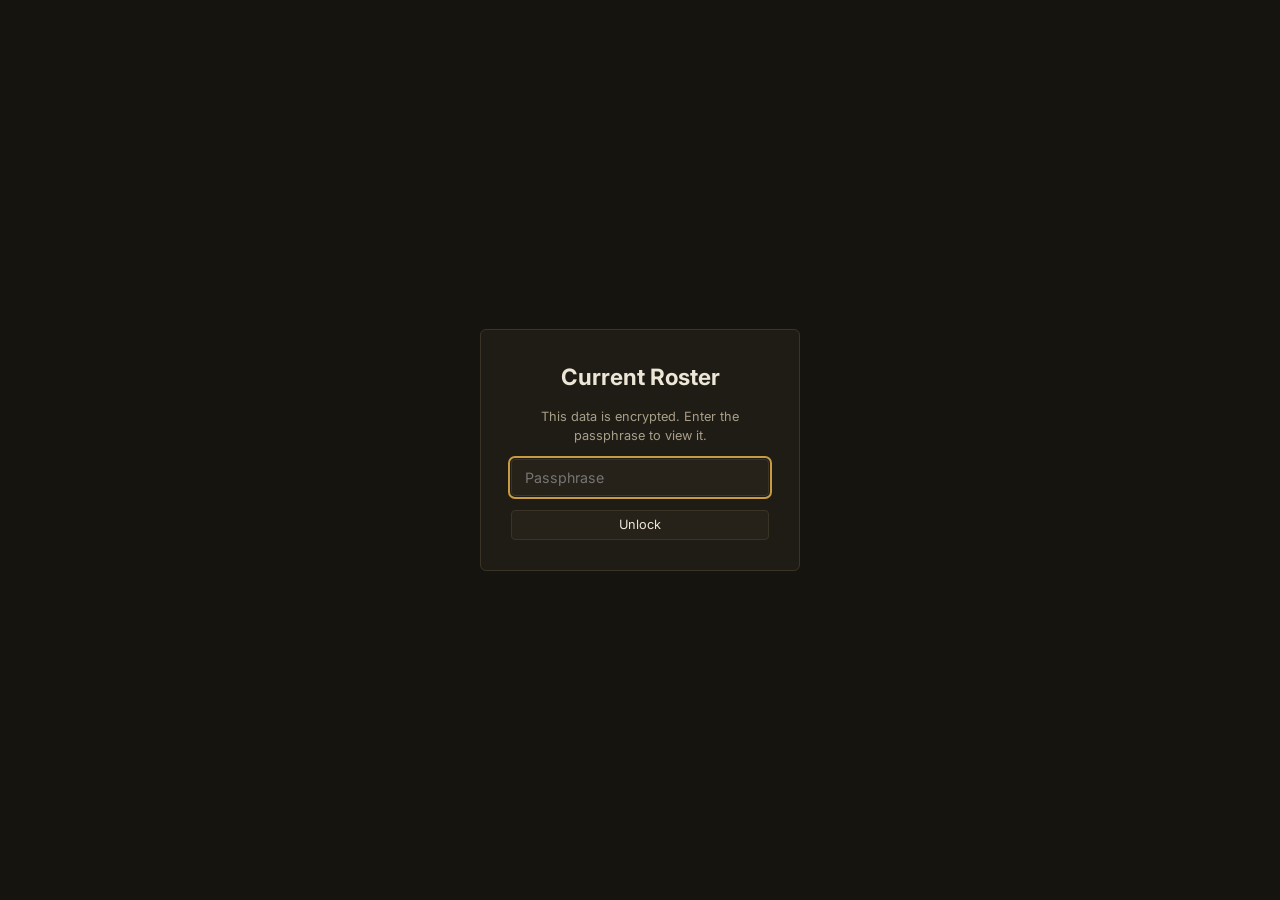
==== index.html @ befe3955 "Encrypt data.json (AES-256-GCM via Web Crypto) so the raw file is unreadable without the passphrase," ====
<!doctype html>
<html lang="en">
<head>
<meta charset="utf-8" />
<meta name="viewport" content="width=device-width, initial-scale=1" />
<title>Current Roster</title>
<link rel="preconnect" href="https://fonts.googleapis.com">
<link rel="preconnect" href="https://fonts.gstatic.com" crossorigin>
<link href="https://fonts.googleapis.com/css2?family=Inter:wght@400;500;600;700;800&display=swap" rel="stylesheet">
<link rel="stylesheet" href="style.css?v=BUILD_VERSION" />
</head>
<body>

<div id="lock-screen" class="lock-screen" hidden>
  <form id="lock-form" class="lock-form">
    <h1 class="lock-title">Current Roster</h1>
    <p class="lock-sub">This data is encrypted. Enter the passphrase to view it.</p>
    <input id="lock-input" type="password" autocomplete="current-password" placeholder="Passphrase" />
    <button type="submit" class="page-btn lock-submit">Unlock</button>
    <p id="lock-error" class="lock-error" hidden>Incorrect passphrase. Try again.</p>
  </form>
</div>

<header class="topbar">
  <div class="topbar-inner">
    <div class="brand">
      <h1>Current Roster</h1>
    </div>
    <button id="refresh-btn" class="refresh-btn" type="button">
      <span class="refresh-icon">&#x21bb;</span> Refresh
    </button>
  </div>
</header>

<main class="page">

  <div class="page-toolbar">
    <div id="page-controls" class="page-controls" hidden>
      <button id="page-prev" class="page-btn" type="button">&larr; Prev</button>
      <span id="page-indicator" class="page-indicator"></span>
      <button id="page-next" class="page-btn" type="button">Next &rarr;</button>
    </div>
    <button id="warband-btn" class="page-btn" type="button" hidden>Warband Bank</button>
    <button id="allitems-btn" class="page-btn" type="button" hidden>All Items</button>
  </div>

  <div class="table-scroll">
    <table id="roster-table" class="roster-table">
      <thead id="roster-thead"></thead>
      <tbody id="roster-tbody"></tbody>
    </table>
  </div>

  <section id="warband-panel" class="detail-panel" hidden>
    <div class="detail-panel-inner">
      <button id="warband-close" class="detail-close" aria-label="Close">&times;</button>
      <h2>Warband Bank</h2>
      <ul id="warband-list" class="gear-list"></ul>
    </div>
  </section>

  <section id="allitems-panel" class="detail-panel" hidden>
    <div class="detail-panel-inner">
      <button id="allitems-close" class="detail-close" aria-label="Close">&times;</button>
      <h2>All Items (bags + warband bank)</h2>
      <p class="detail-meta">Hover the count on any item to see which characters (or the warband bank) it's coming from.</p>
      <ul id="allitems-list" class="gear-list"></ul>
    </div>
  </section>

  <section id="detail-panel" class="detail-panel" hidden>
    <div class="detail-panel-inner">
      <button id="detail-close" class="detail-close" aria-label="Close">&times;</button>
      <h2 id="detail-name"></h2>
      <p id="detail-meta" class="detail-meta"></p>

      <section class="detail-block">
        <h3>Equipped gear</h3>
        <ul id="detail-equipped" class="gear-list"></ul>
      </section>

      <section class="detail-block">
        <h3>Bag &amp; bank items</h3>
        <ul id="detail-bags" class="gear-list"></ul>
      </section>
    </div>
  </section>

  <footer class="page-footer">
    <p id="generated-at">—</p>
    <p id="reset-countdown">—</p>
    <p class="footer-note">Data refreshes automatically on a schedule via GitHub Actions. Season/crest currency IDs are hand-pinned to the current patch and may need updating after a new one.</p>
  </footer>

</main>

<script>
  var wowhead_tooltips = { colorlinks: true, iconizelinks: false, renamelinks: false };
</script>
<script src="https://wow.zamimg.com/widgets/power.js"></script>
<script src="app.js?v=BUILD_VERSION"></script>
</body>
</html>
---- style.css ----
:root {
  --bg: #16140f;
  --panel: #1f1c15;
  --panel-2: #262219;
  --row-alt: #1a1710;
  --line: #3a3427;
  --ink: #ece6d6;
  --ink-dim: #a89f89;
  --ink-faint: #6b6350;
  --gold: #c99a44;
  --gold-2: #e8c374;

  --boss-dead: #6ab04c;
  --boss-unknown: #35311f;

  --sans: "Inter", -apple-system, BlinkMacSystemFont, "Segoe UI", sans-serif;
}

* { box-sizing: border-box; }

@media (prefers-reduced-motion: reduce) {
  * { transition: none !important; animation: none !important; }
}

html, body {
  margin: 0;
  background: var(--bg);
  color: var(--ink);
  font-family: var(--sans);
  font-size: 15px;
  line-height: 1.5;
}

a { color: var(--gold-2); }

body.is-locked > *:not(#lock-screen) { display: none; }

.lock-screen {
  position: fixed;
  inset: 0;
  display: flex;
  align-items: center;
  justify-content: center;
  background: var(--bg);
  z-index: 100;
}
.lock-form {
  display: flex;
  flex-direction: column;
  gap: 0.9rem;
  width: 100%;
  max-width: 320px;
  padding: 2rem;
  background: var(--panel);
  border: 1px solid var(--line);
  border-radius: 6px;
}
.lock-title {
  font-family: var(--sans);
  font-weight: 700;
  font-size: 1.5rem;
  margin: 0;
  text-align: center;
}
.lock-sub { margin: 0; color: var(--ink-dim); font-size: 0.85rem; text-align: center; }
#lock-input {
  background: var(--panel-2);
  border: 1px solid var(--line);
  color: var(--ink);
  padding: 0.6rem 0.85rem;
  border-radius: 4px;
  font-family: var(--sans);
  font-size: 0.95rem;
}
#lock-input:focus-visible { outline: 2px solid var(--gold); outline-offset: 1px; }
.lock-submit { align-self: stretch; text-align: center; }
.lock-error { color: #ff6b5c; font-size: 0.85rem; text-align: center; margin: 0; }

/* ---------- Topbar ---------- */

.topbar {
  border-bottom: 1px solid var(--line);
  background: linear-gradient(180deg, #1c1911 0%, var(--bg) 100%);
}

.topbar-inner {
  max-width: 2000px;
  margin: 0 auto;
  padding: 2rem 1.5rem 1.75rem;
  display: flex;
  flex-wrap: wrap;
  gap: 1.5rem;
  align-items: flex-end;
  justify-content: space-between;
}

.brand h1 {
  font-family: var(--sans);
  font-weight: 700;
  font-size: 2.1rem;
  margin: 0;
  color: var(--ink);
  letter-spacing: -0.01em;
}

.refresh-btn {
  display: flex;
  align-items: center;
  gap: 0.4rem;
  background: var(--panel-2);
  border: 1px solid var(--line);
  color: var(--ink-dim);
  padding: 0.5rem 0.9rem;
  border-radius: 4px;
  font-family: var(--sans);
  font-size: 0.85rem;
  cursor: pointer;
  align-self: flex-end;
}
.refresh-btn:hover { border-color: var(--gold); color: var(--ink); }
.refresh-btn:focus-visible { outline: 2px solid var(--gold); outline-offset: 1px; }
.refresh-btn:disabled { cursor: default; opacity: 0.7; }
.refresh-icon { display: inline-block; }
.refresh-btn.is-refreshing .refresh-icon { animation: refresh-spin 0.8s linear infinite; }
@keyframes refresh-spin {
  from { transform: rotate(0deg); }
  to { transform: rotate(360deg); }
}

/* ---------- Page ---------- */

.page {
  max-width: 2000px;
  margin: 0 auto;
  padding: 1.75rem 1.5rem 4rem;
}

/* ---------- Roster table ---------- */

.page-toolbar {
  display: flex;
  align-items: center;
  justify-content: space-between;
  gap: 1rem;
  margin-bottom: 0.85rem;
}
.page-controls {
  display: flex;
  align-items: center;
  gap: 1rem;
}
.page-btn {
  background: var(--panel-2);
  border: 1px solid var(--line);
  color: var(--ink);
  padding: 0.45rem 0.85rem;
  border-radius: 4px;
  font-family: var(--sans);
  font-size: 0.85rem;
  cursor: pointer;
}
.page-btn:hover:not(:disabled) { border-color: var(--gold); color: var(--gold-2); }
.page-btn:disabled { opacity: 0.4; cursor: default; }
.page-btn:focus-visible { outline: 2px solid var(--gold); outline-offset: 1px; }
.page-indicator { color: var(--ink-dim); font-size: 0.85rem; }

.table-scroll {
  overflow-x: auto;
  border: 1px solid var(--line);
  border-radius: 6px;
  background: var(--panel);
  padding-bottom: 14px; /* keeps the native scrollbar from overlapping the last row */
  width: fit-content;
  max-width: 100%; /* falls back to horizontal scroll rather than overflow the viewport */
}

.roster-table {
  border-collapse: collapse;
  table-layout: fixed;
}

.roster-table th, .roster-table td {
  padding: 0.45rem 0.9rem;
  text-align: center;
  white-space: nowrap;
  font-size: 0.86rem;
  border-bottom: 1px solid var(--line);
}

.roster-table tbody tr:nth-child(odd) { background: var(--row-alt); }

.row-label {
  position: sticky;
  left: 0;
  background: var(--panel-2);
  color: var(--ink-dim);
  font-size: 0.8rem;
  z-index: 1;
  border-right: 1px solid var(--line);
  text-align: left;
  width: 240px;
}
.row-label-sub { padding-left: 1.6rem; font-style: italic; }

.row-character th { border-bottom: 1px solid var(--line); background: var(--panel-2); }
.row-character .row-label { background: var(--panel-2); }

.char-col {
  cursor: pointer;
  padding-top: 0.65rem;
  padding-bottom: 0.65rem;
  width: 150px;
}
.char-col:hover { background: #2c2718; }
.char-col:focus-visible { outline: 2px solid var(--gold); outline-offset: -2px; }
.char-col-name { font-family: var(--sans); font-weight: 600; font-size: 1rem; display: block; text-align: center; }

.section-row .section-label {
  color: var(--gold-2);
  font-family: var(--sans);
  font-weight: 600;
  font-size: 0.88rem;
  padding-top: 0.55rem;
  padding-bottom: 0.55rem;
  border-top: 1px solid var(--line);
  background: #241f14;
}
.section-row .section-fill {
  background: #241f14;
  border-top: 1px solid var(--line);
  padding: 0;
}

.cell-dim { color: var(--ink-faint); }
.cell-strong { font-weight: 700; font-variant-numeric: tabular-nums; }
.cell-rating { color: var(--gold-2); font-variant-numeric: tabular-nums; }
.cell-currency { font-variant-numeric: tabular-nums; }
.cell-currency-tooltip { position: relative; }
.cell-currency .wh-item-link { color: var(--gold-2); }
.cell-keystone { color: var(--ink); }
.keystone-level { color: var(--gold-2); font-weight: 700; margin-right: 0.3rem; }

.cell-profession { color: var(--ink); }
.profession-skill { color: var(--ink-faint); font-variant-numeric: tabular-nums; font-size: 0.8rem; }

.vault-row {
  display: flex;
  justify-content: space-evenly;
  align-items: center;
}
.vault-slot {
  display: inline-block;
  min-width: 1.5rem;
  text-align: center;
  padding: 0.05rem 0.35rem;
  border-radius: 3px;
  font-variant-numeric: tabular-nums;
  font-size: 0.8rem;
}
.vault-met { background: #2f4a2a; color: #a7e39a; }
.vault-met-full { background: #23425c; color: #9fd4ff; }
.vault-empty { color: var(--ink-faint); }
.vault-cell-low { background: rgba(192, 57, 43, 0.22); }
.vault-cell-low .vault-empty { color: #e8a49c; }

.cell-dungeon { font-variant-numeric: tabular-nums; }
.dungeon-level {
  color: var(--gold-2);
  font-weight: 700;
  margin-right: 0.5rem;
}
.dungeon-score { color: var(--ink-faint); font-size: 0.8rem; }

.boss-row { display: flex; gap: 3px; justify-content: center; }
.boss-square {
  position: relative;
  width: 14px;
  height: 14px;
  border-radius: 2px;
  display: inline-block;
}
.boss-dead { background: var(--boss-dead); }
.boss-alive { background: var(--boss-unknown); border: 1px solid var(--line); }
.boss-unknown { background: var(--boss-unknown); border: 1px solid var(--line); }

.boss-square[data-tooltip]:hover::after {
  content: attr(data-tooltip);
  position: absolute;
  top: 130%;
  left: 50%;
  transform: translateX(-50%);
  background: #0d0b07;
  color: var(--ink);
  border: 1px solid var(--line);
  padding: 0.3rem 0.55rem;
  border-radius: 4px;
  font-size: 0.75rem;
  white-space: nowrap;
  z-index: 20;
  pointer-events: none;
  box-shadow: 0 2px 10px rgba(0, 0, 0, 0.5);
}
.boss-square[data-tooltip]:hover::before {
  content: "";
  position: absolute;
  top: 108%;
  left: 50%;
  transform: translateX(-50%);
  border: 5px solid transparent;
  border-bottom-color: var(--line);
  z-index: 20;
  pointer-events: none;
}

/* ---------- Detail panel ---------- */

.detail-panel {
  margin-top: 1.5rem;
  background: var(--panel);
  border: 1px solid var(--line);
  border-radius: 6px;
  padding: 1.5rem;
  position: relative;
}
.detail-close {
  position: absolute;
  top: 0.85rem;
  right: 0.95rem;
  background: none;
  border: none;
  color: var(--ink-dim);
  font-size: 1.4rem;
  line-height: 1;
  cursor: pointer;
}
.detail-close:hover { color: var(--ink); }

#detail-name {
  font-family: var(--sans);
  font-size: 1.5rem;
  margin: 0 0 0.2rem;
}
.detail-meta { margin: 0 0 1.25rem; color: var(--ink-dim); font-size: 0.88rem; }

.detail-block h3 {
  font-family: var(--sans);
  font-size: 1rem;
  font-weight: 600;
  margin: 0 0 0.6rem;
  color: var(--gold-2);
}
.detail-block h4 {
  font-size: 0.82rem;
  font-weight: 600;
  margin: 0 0 0.35rem;
  color: var(--ink-dim);
}

.gear-list, .currency-list { list-style: none; margin: 0 0 0.9rem; padding: 0; max-width: 640px; }

.warband-category-header {
  font-family: var(--sans);
  font-weight: 700;
  font-size: 0.85rem;
  color: var(--gold-2);
  text-transform: uppercase;
  letter-spacing: 0.04em;
  padding: 0.9rem 0 0.35rem;
  border-bottom: 1px solid var(--line);
  margin-bottom: 0.35rem;
}
.warband-category-header:first-child { padding-top: 0; }
.warband-category-count { color: var(--ink-dim); font-weight: 400; text-transform: none; letter-spacing: normal; }

.gear-row {
  display: flex;
  align-items: flex-start;
  gap: 0.6rem;
  padding: 0.4rem 0.5rem 0.4rem 0.6rem;
  border-left: 3px solid var(--line);
  font-size: 0.87rem;
  margin-bottom: 3px;
  background: var(--panel-2);
  border-radius: 0 4px 4px 0;
}

.wh-item-link {
  color: inherit;
  text-decoration: none;
}
.wh-item-link:hover { text-decoration: underline; }
.wh-item-link.item-name-link { color: var(--ink); }
.wh-item-link.item-name-link:hover { color: var(--gold-2); }
.wh-item-link.gem-link { color: var(--ink-dim); }
.item-gems { color: var(--ink-dim); }

.gear-row-main { flex: 1; min-width: 0; }

.gear-row-top {
  display: flex;
  align-items: baseline;
  gap: 0.6rem;
}
.gear-row-top .slot { color: var(--ink-dim); flex-shrink: 0; width: 5.5rem; font-size: 0.78rem; }
.gear-row-top .item-name { flex: 1; min-width: 0; overflow-wrap: break-word; }
.gear-row-top .item-ilvl { color: var(--gold-2); flex-shrink: 0; font-variant-numeric: tabular-nums; font-weight: 600; position: relative; }
.item-count-breakdown {
  color: var(--gold-2);
  flex-shrink: 0;
  font-variant-numeric: tabular-nums;
  font-weight: 600;
  position: relative;
}

.item-tier-badge {
  display: inline-block;
  margin-left: 0.4rem;
  width: 1rem;
  height: 1rem;
  line-height: 1rem;
  text-align: center;
  font-size: 0.65rem;
  font-weight: 700;
  border-radius: 3px;
  background: var(--gold);
  color: #1a1710;
  cursor: default;
  position: relative;
}

.gear-row-meta { display: flex; gap: 0.6rem; margin-top: 0.15rem; }
.item-upgrade {
  font-size: 0.76rem;
  color: var(--gold-2);
  background: rgba(201, 154, 68, 0.12);
  border-radius: 3px;
  padding: 0.05rem 0.35rem;
}
.item-crafted {
  font-size: 0.76rem;
  color: #7fd0e0;
  background: rgba(127, 208, 224, 0.1);
  border-radius: 3px;
  padding: 0.05rem 0.35rem;
}

.item-subline {
  font-size: 0.78rem;
  color: var(--ink-dim);
  margin-top: 0.2rem;
}
.item-enchant { color: #9fd67a; }
.item-gems { display: flex; flex-wrap: wrap; align-items: center; gap: 0.3rem; }

/* generic instant tooltip, same pattern as boss squares */
[data-tooltip]:hover::after {
  content: attr(data-tooltip);
  position: absolute;
  top: 130%;
  left: 50%;
  transform: translateX(-50%);
  background: #0d0b07;
  color: var(--ink);
  border: 1px solid var(--line);
  padding: 0.3rem 0.55rem;
  border-radius: 4px;
  font-size: 0.75rem;
  white-space: nowrap;
  z-index: 20;
  pointer-events: none;
  box-shadow: 0 2px 10px rgba(0, 0, 0, 0.5);
}

.empty-msg { color: var(--ink-dim); font-size: 0.85rem; font-style: italic; }

/* ---------- Footer ---------- */

.page-footer {
  margin-top: 2.5rem;
  padding-top: 1.25rem;
  border-top: 1px solid var(--line);
  color: var(--ink-dim);
  font-size: 0.8rem;
}
.page-footer p { margin: 0.25rem 0; }
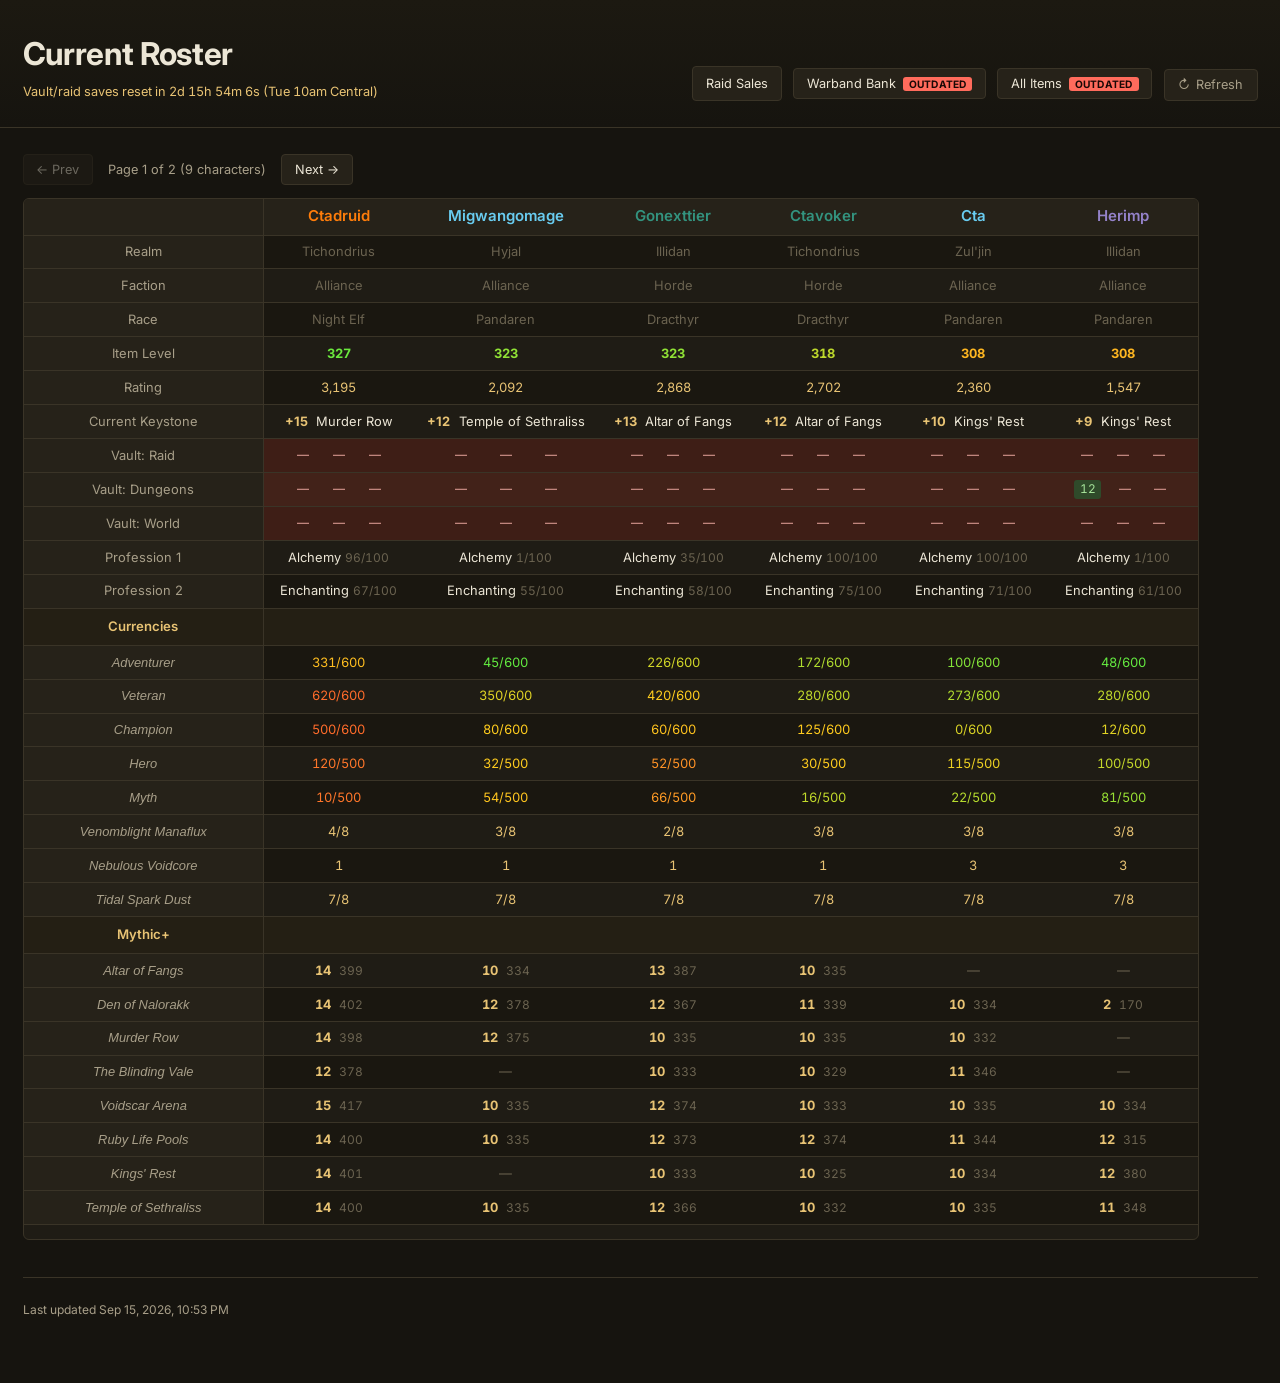
==== commit 92d455b1: "Simplify roster page footer: remove the dev-notes line (GitHub Actions scheduling, hand-pinned seaso" ====
--- a/index.html
+++ b/index.html
@@ -25,10 +25,16 @@
   <div class="topbar-inner">
     <div class="brand">
       <h1>Current Roster</h1>
+      <p id="reset-countdown" class="reset-countdown-top">—</p>
     </div>
-    <button id="refresh-btn" class="refresh-btn" type="button">
-      <span class="refresh-icon">&#x21bb;</span> Refresh
-    </button>
+    <div class="topbar-actions">
+      <a href="raids.html?v=BUILD_VERSION" class="page-btn raids-nav-link">Raid Sales</a>
+      <button id="warband-btn" class="page-btn" type="button">Warband Bank<span id="warband-outdated-badge" class="outdated-badge" hidden>outdated</span></button>
+      <button id="allitems-btn" class="page-btn" type="button">All Items<span id="allitems-outdated-badge" class="outdated-badge" hidden>outdated</span></button>
+      <button id="refresh-btn" class="refresh-btn" type="button">
+        <span class="refresh-icon">&#x21bb;</span> Refresh
+      </button>
+    </div>
   </div>
 </header>
 
@@ -40,8 +46,6 @@
       <span id="page-indicator" class="page-indicator"></span>
       <button id="page-next" class="page-btn" type="button">Next &rarr;</button>
     </div>
-    <button id="warband-btn" class="page-btn" type="button" hidden>Warband Bank</button>
-    <button id="allitems-btn" class="page-btn" type="button" hidden>All Items</button>
   </div>
 
   <div class="table-scroll">
@@ -88,14 +92,12 @@
 
   <footer class="page-footer">
     <p id="generated-at">—</p>
-    <p id="reset-countdown">—</p>
-    <p class="footer-note">Data refreshes automatically on a schedule via GitHub Actions. Season/crest currency IDs are hand-pinned to the current patch and may need updating after a new one.</p>
   </footer>
 
 </main>
 
 <script>
-  var wowhead_tooltips = { colorlinks: true, iconizelinks: false, renamelinks: false };
+  var wowhead_tooltips = { colorlinks: true, iconizelinks: true, iconSize: "medium", renamelinks: false };
 </script>
 <script src="https://wow.zamimg.com/widgets/power.js"></script>
 <script src="app.js?v=BUILD_VERSION"></script>
--- a/style.css
+++ b/style.css
@@ -12,6 +12,8 @@
 
   --boss-dead: #6ab04c;
   --boss-unknown: #35311f;
+  --red: #ff6b5c;
+  --red-light: #ff8a7a;
 
   --sans: "Inter", -apple-system, BlinkMacSystemFont, "Segoe UI", sans-serif;
 }
@@ -38,12 +40,18 @@
 .lock-screen {
   position: fixed;
   inset: 0;
-  display: flex;
   align-items: center;
   justify-content: center;
   background: var(--bg);
   z-index: 100;
 }
+/* Explicitly tie the flex layout to the ABSENCE of [hidden] rather than
+   relying on [hidden]'s cascade priority alone -- a plain unconditional
+   `display: flex` here could otherwise win against [hidden] in some
+   browsers, making the lock screen visible (with its form unwired, since
+   JS hasn't run yet) before any click handler is attached -- exactly the
+   "Unlock does a real page reload" bug this caused. */
+.lock-screen:not([hidden]) { display: flex; }
 .lock-form {
   display: flex;
   flex-direction: column;
@@ -74,7 +82,7 @@
 }
 #lock-input:focus-visible { outline: 2px solid var(--gold); outline-offset: 1px; }
 .lock-submit { align-self: stretch; text-align: center; }
-.lock-error { color: #ff6b5c; font-size: 0.85rem; text-align: center; margin: 0; }
+.lock-error { color: var(--red); font-size: 0.85rem; text-align: center; margin: 0; }
 
 /* ---------- Topbar ---------- */
 
@@ -92,6 +100,12 @@
   gap: 1.5rem;
   align-items: flex-end;
   justify-content: space-between;
+}
+.topbar-actions {
+  display: flex;
+  align-items: center;
+  gap: 0.75rem;
+  flex-wrap: wrap;
 }
 
 .brand h1 {
@@ -101,6 +115,12 @@
   margin: 0;
   color: var(--ink);
   letter-spacing: -0.01em;
+}
+.reset-countdown-top {
+  margin: 0.3rem 0 0;
+  color: var(--gold-2);
+  font-size: 0.85rem;
+  font-variant-numeric: tabular-nums;
 }
 
 .refresh-btn {
@@ -162,6 +182,18 @@
 .page-btn:hover:not(:disabled) { border-color: var(--gold); color: var(--gold-2); }
 .page-btn:disabled { opacity: 0.4; cursor: default; }
 .page-btn:focus-visible { outline: 2px solid var(--gold); outline-offset: 1px; }
+.outdated-badge {
+  display: inline-block;
+  margin-left: 0.45rem;
+  padding: 0.05rem 0.4rem;
+  border-radius: 3px;
+  background: var(--red);
+  color: #1a0805;
+  font-size: 0.68rem;
+  font-weight: 700;
+  text-transform: uppercase;
+  letter-spacing: 0.02em;
+}
 .page-indicator { color: var(--ink-dim); font-size: 0.85rem; }
 
 .table-scroll {
@@ -410,6 +442,7 @@
   font-variant-numeric: tabular-nums;
   font-weight: 600;
   position: relative;
+  border-bottom: 1px dotted var(--ink-dim); /* hints there's a hover tooltip here (source breakdown), separate from the item name's own Wowhead tooltip */
 }
 
 .item-tier-badge {
@@ -448,7 +481,9 @@
   font-size: 0.78rem;
   color: var(--ink-dim);
   margin-top: 0.2rem;
-}
+  margin-left: 5.5rem; /* aligns under the item icon/name, not the slot label -- matches .slot's width */
+}
+.item-subline-flush { margin-left: 0; }
 .item-enchant { color: #9fd67a; }
 .item-gems { display: flex; flex-wrap: wrap; align-items: center; gap: 0.3rem; }
 
@@ -483,3 +518,205 @@
   font-size: 0.8rem;
 }
 .page-footer p { margin: 0.25rem 0; }
+
+/* ---------- Raid sales calendar page ---------- */
+
+.raids-nav-link { text-decoration: none; }
+
+.raids-summary {
+  margin-bottom: 1rem;
+  color: var(--ink-dim);
+  font-size: 0.9rem;
+}
+
+.raids-sync-notice {
+  margin-bottom: 1rem;
+  padding: 0.75rem 1rem;
+  background: rgba(201, 154, 68, 0.15);
+  border: 1px solid var(--gold);
+  border-radius: 6px;
+  color: var(--gold-2);
+  font-size: 0.85rem;
+  font-weight: 600;
+}
+
+.raids-add-block { margin-bottom: 1.5rem; }
+.raids-add-form {
+  margin-top: 0.75rem;
+  background: var(--panel);
+  border: 1px solid var(--line);
+  border-radius: 6px;
+  padding: 1rem;
+}
+.raids-add-hint {
+  margin: 0 0 0.75rem;
+  color: var(--ink-dim);
+  font-size: 0.82rem;
+}
+.raids-textarea {
+  width: 100%;
+  box-sizing: border-box;
+  background: var(--panel-2);
+  border: 1px solid var(--line);
+  color: var(--ink);
+  padding: 0.6rem 0.75rem;
+  border-radius: 4px;
+  font-family: ui-monospace, "SF Mono", Consolas, monospace;
+  font-size: 0.8rem;
+  resize: vertical;
+}
+.raids-add-actions {
+  margin-top: 0.75rem;
+  display: flex;
+  align-items: center;
+  gap: 1rem;
+}
+.raids-parse-result { color: var(--ink-dim); font-size: 0.85rem; }
+.raids-parse-error { color: var(--red); }
+
+.raids-day-header {
+  font-family: var(--sans);
+  font-weight: 700;
+  font-size: 0.95rem;
+  color: var(--gold-2);
+  padding: 1rem 0 0.5rem;
+  border-bottom: 1px solid var(--line);
+  margin-bottom: 0.6rem;
+}
+.raids-day-header:first-child { padding-top: 0; }
+
+.raids-entry {
+  display: flex;
+  align-items: flex-start;
+  gap: 1rem;
+  padding: 0.7rem 0.9rem;
+  background: var(--panel-2);
+  border-left: 3px solid var(--line);
+  border-radius: 0 4px 4px 0;
+  margin-bottom: 0.5rem;
+}
+.raids-entry-rostered {
+  border-left: 4px solid var(--gold);
+  background: linear-gradient(to right, rgba(201, 154, 68, 0.22), rgba(201, 154, 68, 0.07) 40%, var(--panel-2) 80%);
+}
+.raids-rostered-badge {
+  display: inline-flex;
+  align-items: center;
+  gap: 0.3rem;
+  padding: 0.1rem 0.55rem;
+  border-radius: 3px;
+  background: var(--gold);
+  color: #1a1608;
+  font-size: 0.72rem;
+  font-weight: 800;
+  letter-spacing: 0.03em;
+  text-transform: uppercase;
+}
+.raids-entry-conflict { border-left-color: var(--red); background: #2a1815; }
+.raids-entry-conflict-msg {
+  margin-top: 0.4rem;
+  color: var(--red-light);
+  font-size: 0.78rem;
+  font-weight: 600;
+}
+.raids-summary-has-conflicts { color: var(--red-light); }
+
+.raids-entry-time {
+  flex-shrink: 0;
+  width: 6rem;
+  color: var(--ink-dim);
+  font-variant-numeric: tabular-nums;
+  font-size: 0.85rem;
+  padding-top: 0.15rem;
+}
+
+.raids-entry-main { flex: 1; min-width: 0; }
+.raids-entry-top {
+  display: flex;
+  flex-wrap: wrap;
+  align-items: center;
+  gap: 0.5rem;
+}
+.raids-entry-title { font-weight: 600; }
+
+.raids-badge {
+  display: inline-block;
+  padding: 0.05rem 0.45rem;
+  border-radius: 3px;
+  background: var(--panel);
+  border: 1px solid var(--line);
+  color: var(--ink-dim);
+  font-size: 0.72rem;
+}
+.raids-badge-saved { color: var(--boss-dead); border-color: var(--boss-dead); }
+.raids-badge-unsaved { color: var(--red); border-color: var(--red); }
+
+.raids-entry-meta {
+  margin-top: 0.3rem;
+  color: var(--ink-dim);
+  font-size: 0.78rem;
+}
+
+.raids-entry-characters { margin-top: 0.4rem; }
+.raids-char-line {
+  display: flex;
+  align-items: center;
+  gap: 0.5rem;
+  padding: 0.15rem 0;
+  font-size: 0.85rem;
+}
+.raids-char-line-rostered { font-weight: 700; }
+
+.raids-entry-actions {
+  flex-shrink: 0;
+  display: flex;
+  flex-direction: column;
+  align-items: flex-end;
+  gap: 0.5rem;
+}
+.raids-rostered-toggle {
+  display: flex;
+  align-items: center;
+  gap: 0.4rem;
+  color: var(--ink-dim);
+  font-size: 0.85rem;
+  cursor: pointer;
+  white-space: nowrap;
+}
+.raids-rostered-toggle input[type="checkbox"] {
+  width: 16px;
+  height: 16px;
+  accent-color: var(--gold);
+  cursor: pointer;
+}
+.raids-rostered-char-select {
+  background: var(--panel);
+  border: 1px solid var(--line);
+  color: var(--ink);
+  padding: 0.25rem 0.5rem;
+  border-radius: 4px;
+  font-family: var(--sans);
+  font-size: 0.82rem;
+  cursor: pointer;
+}
+
+.raids-delete-btn {
+  flex-shrink: 0;
+  background: var(--panel);
+  border: 1px solid var(--line);
+  color: var(--ink-dim);
+  padding: 0.3rem 0.6rem;
+  border-radius: 4px;
+  font-family: var(--sans);
+  font-size: 0.78rem;
+  cursor: pointer;
+  white-space: nowrap;
+}
+.raids-delete-btn:hover { border-color: var(--red); color: var(--red-light); }
+.raids-delete-btn-confirm {
+  background: var(--red);
+  border-color: var(--red);
+  color: #1a0805;
+  font-weight: 700;
+}
+.raids-delete-btn-confirm:hover { background: var(--red-light); color: #1a0805; }
